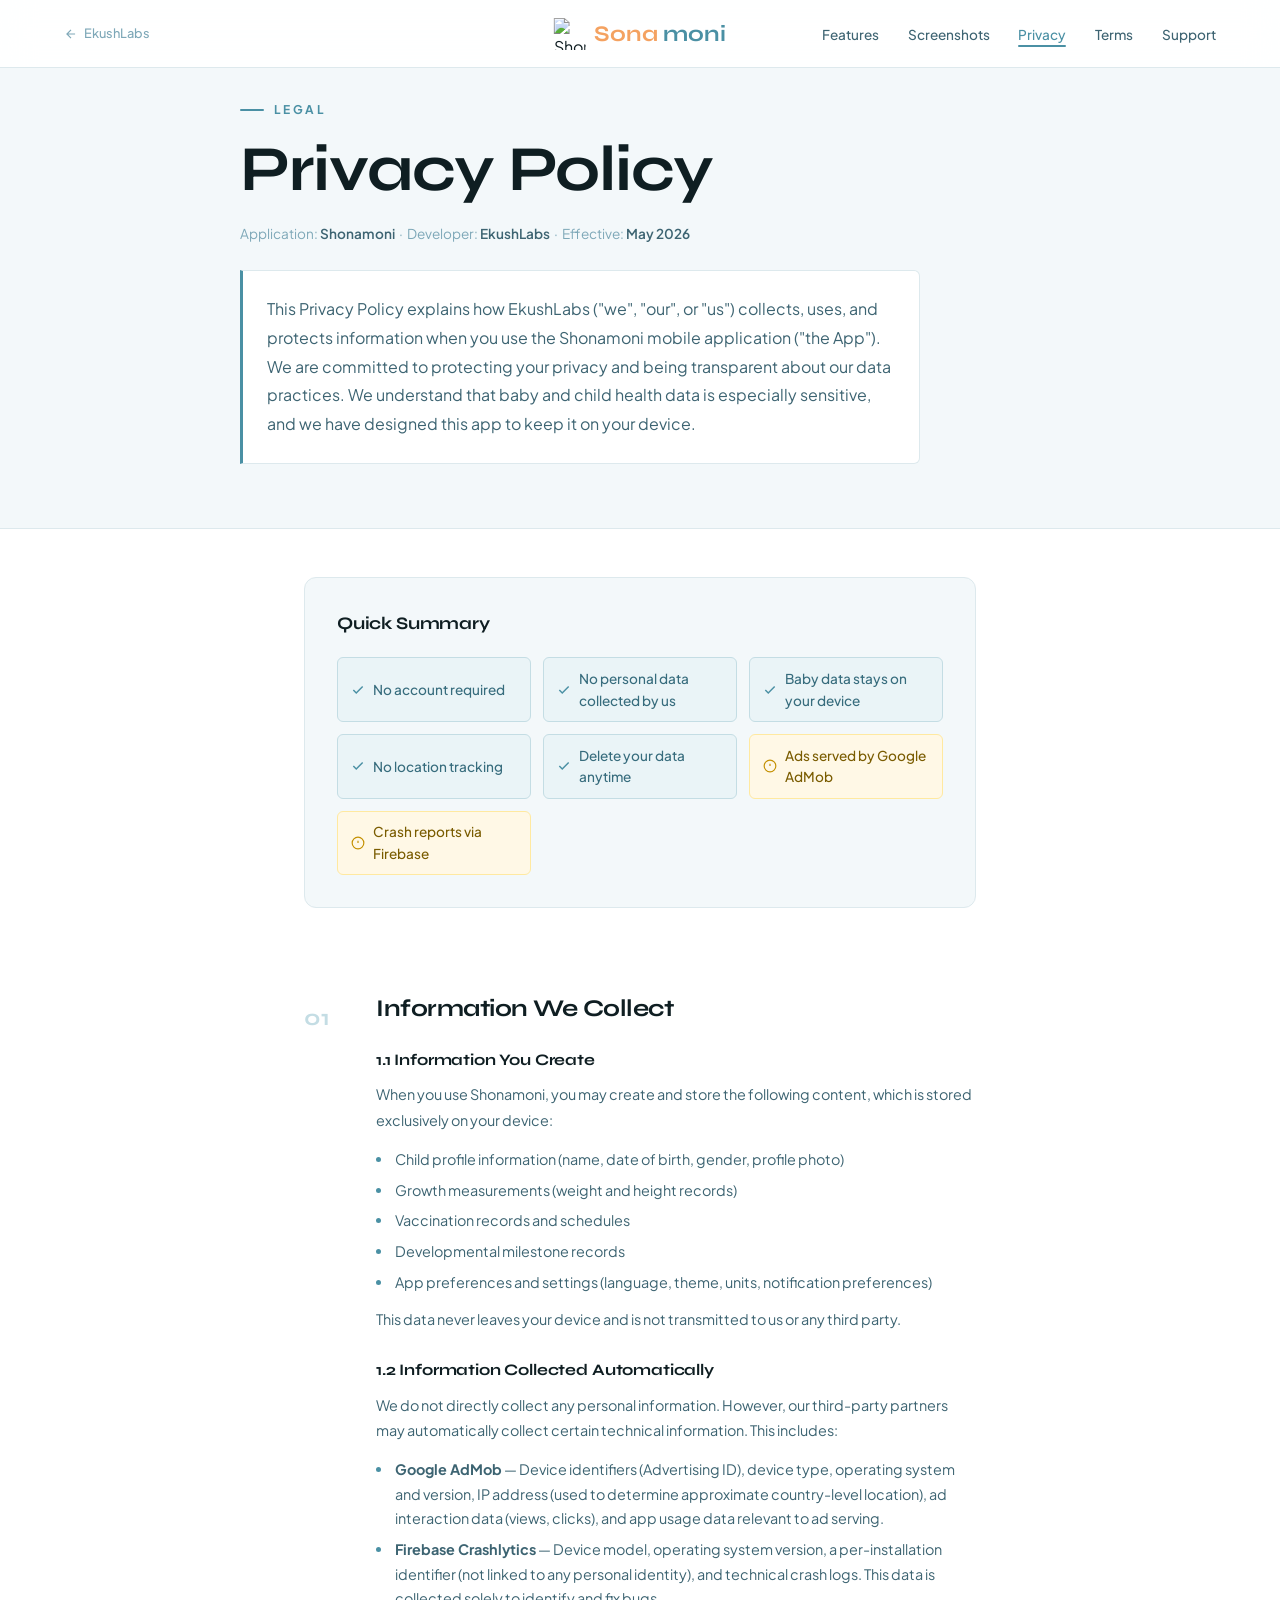
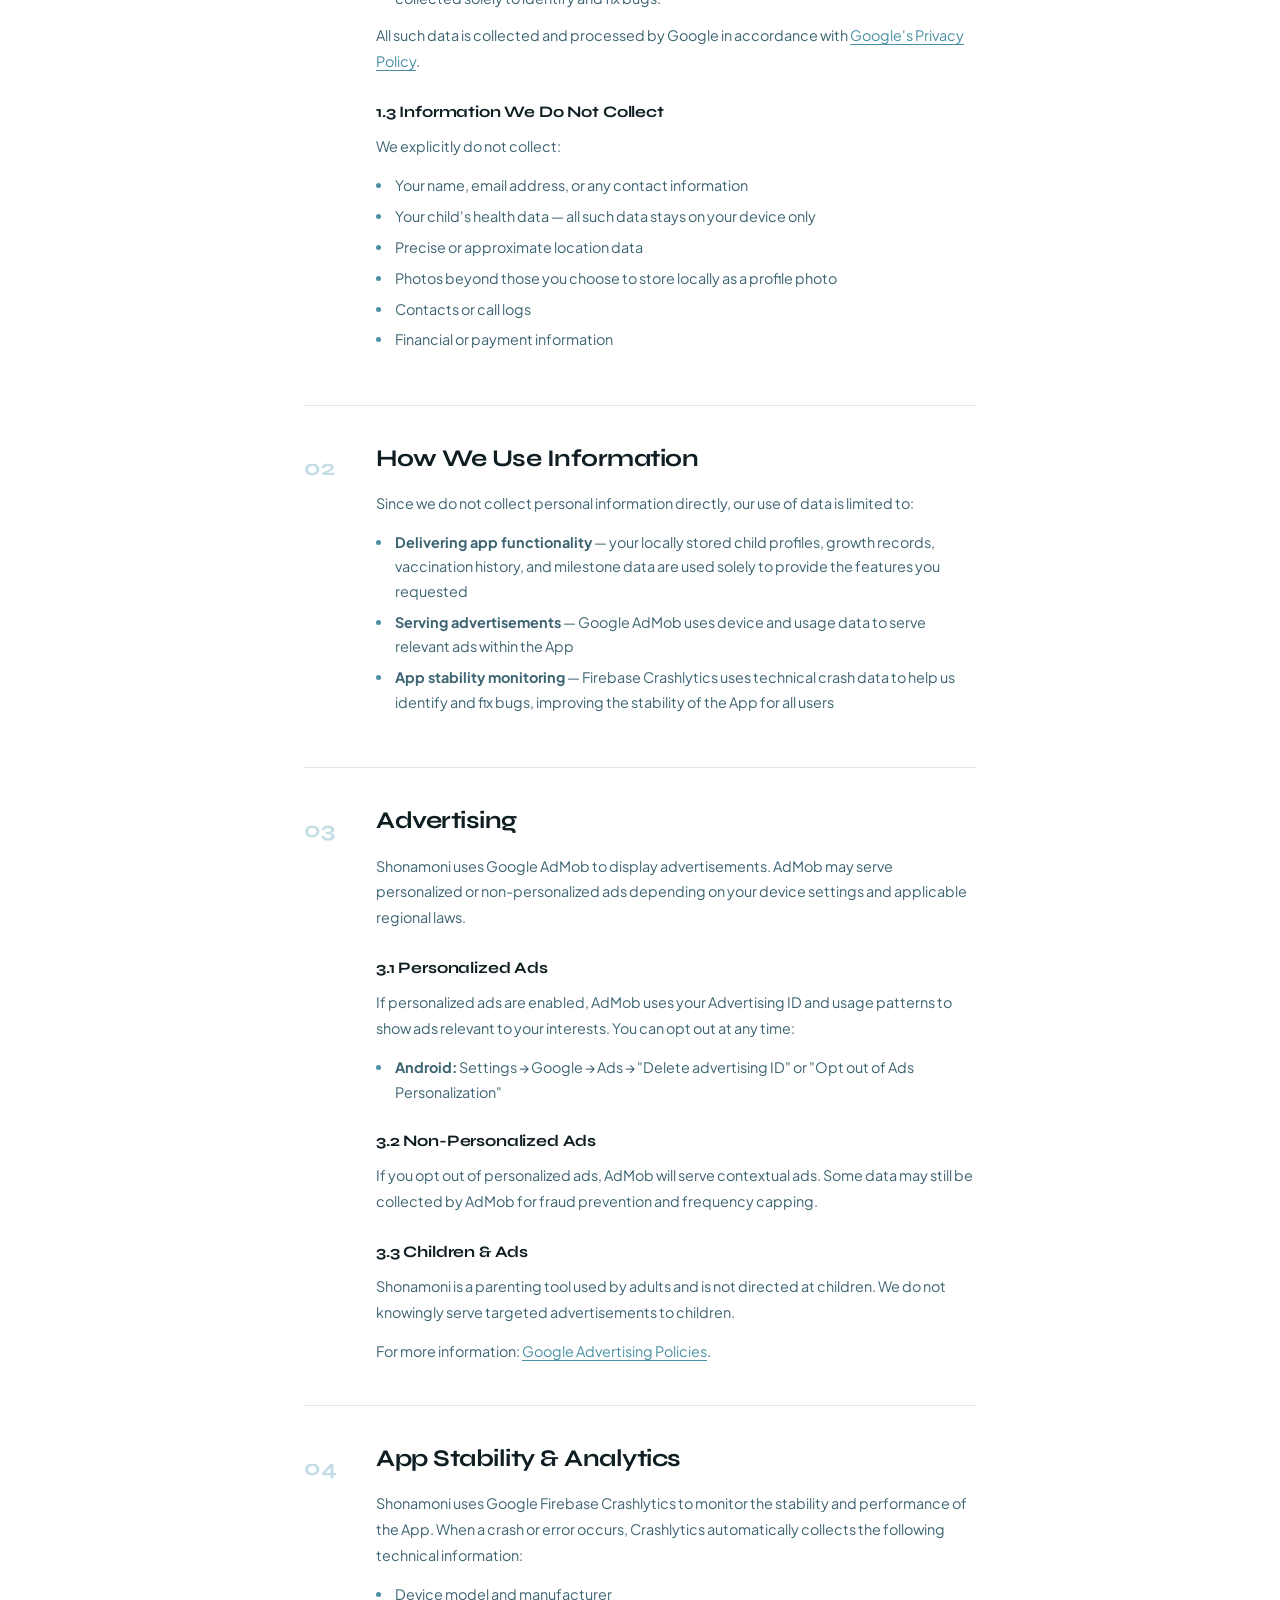
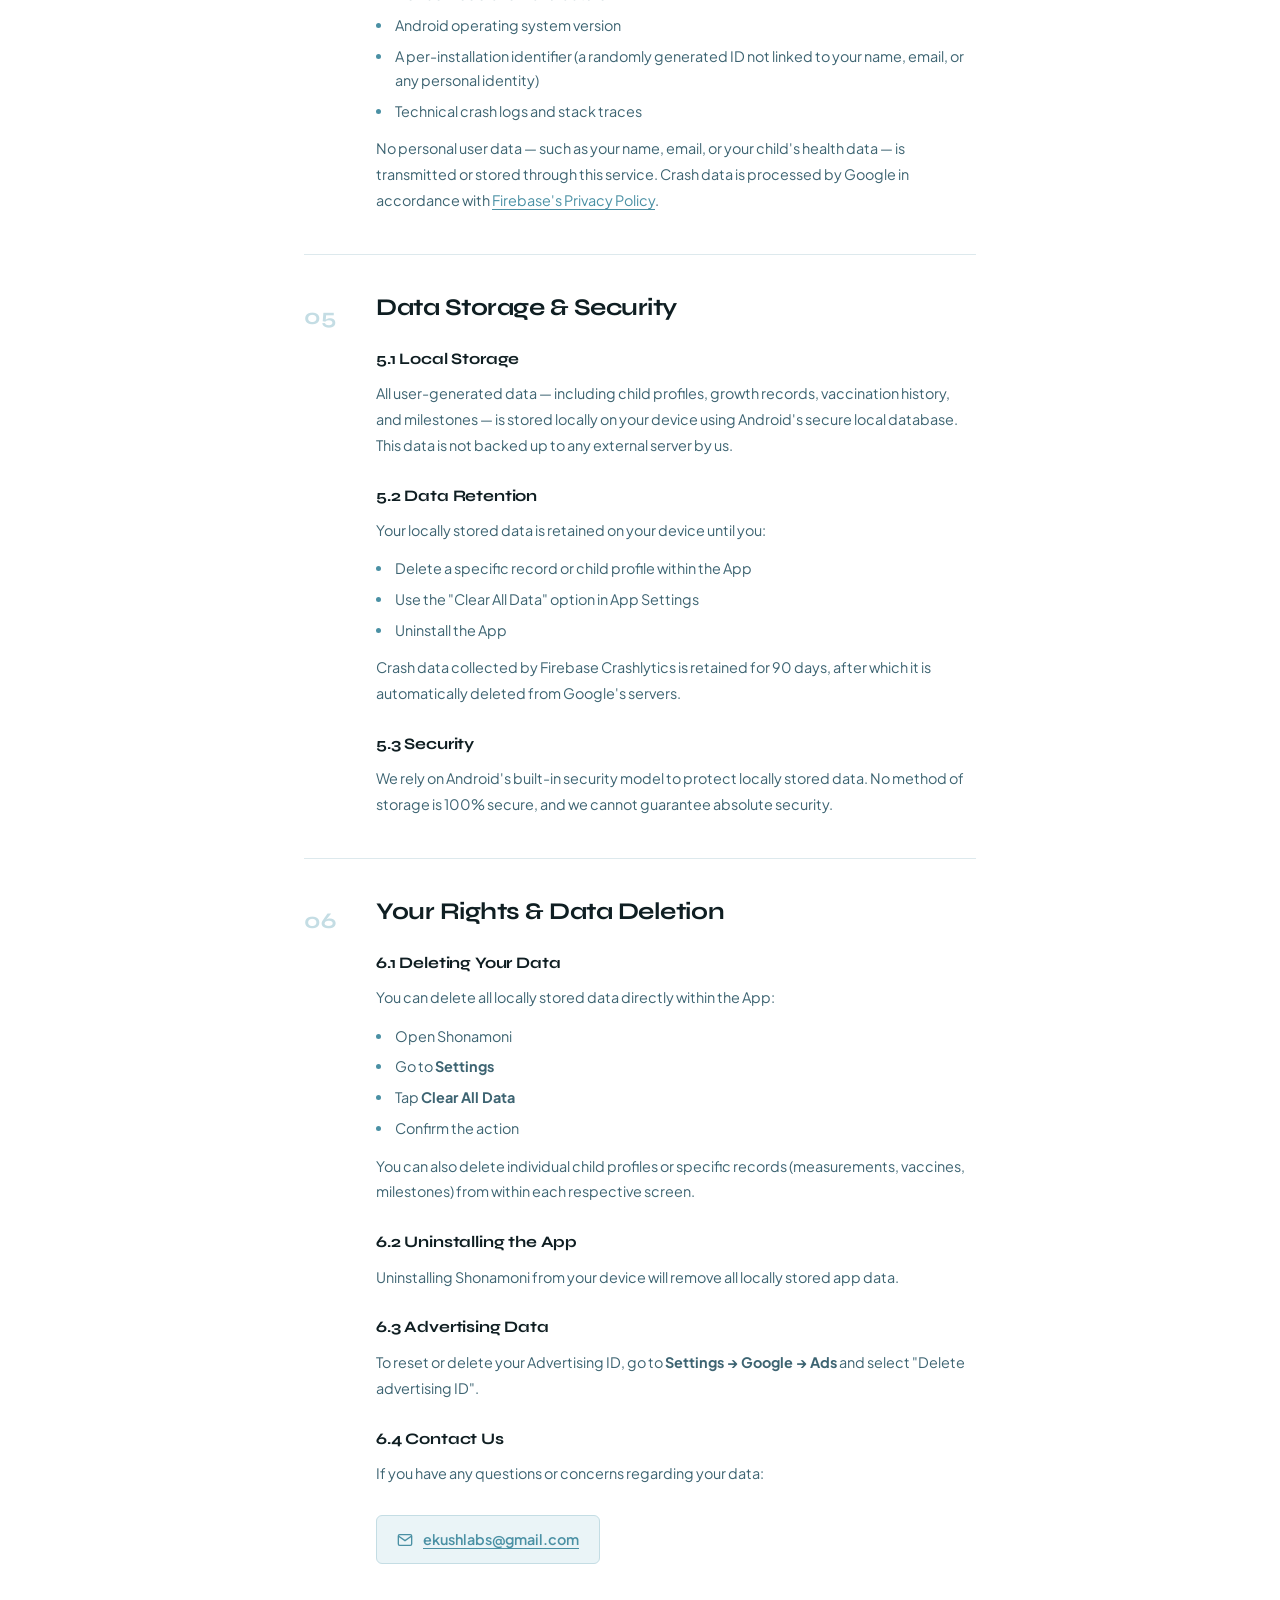
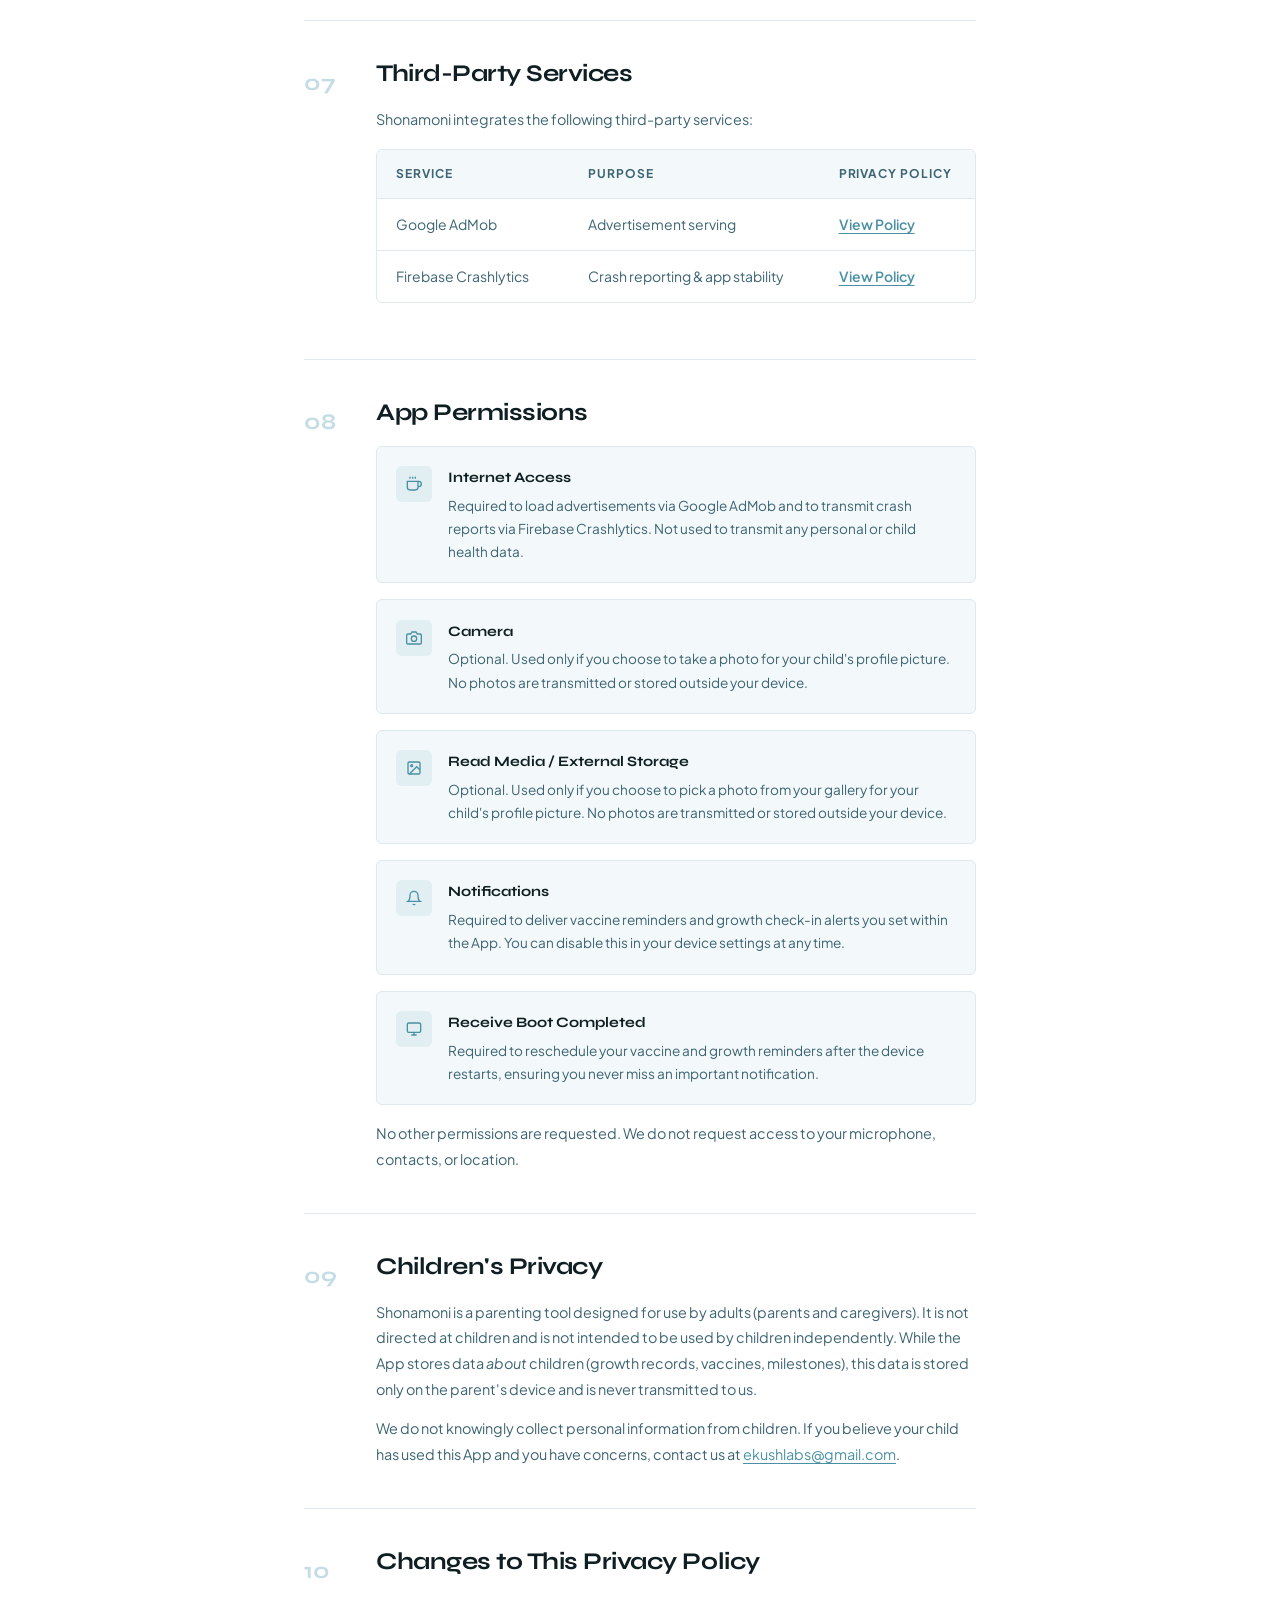
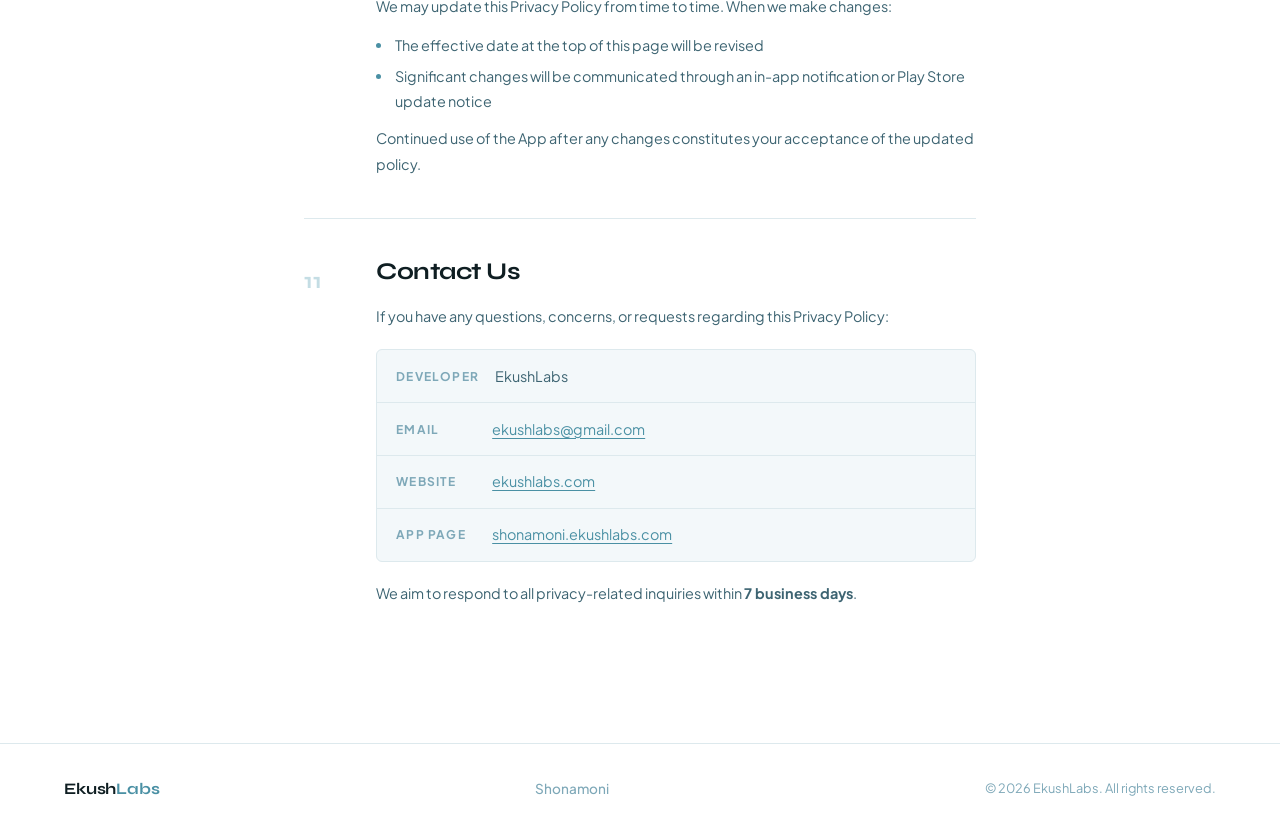
==== privacy.html @ 606a31cd "First commit" ====
<!DOCTYPE html>
<html lang="en">

<head>
  <meta charset="UTF-8" />
  <meta name="viewport" content="width=device-width, initial-scale=1.0" />

  <!-- ─── SEO ─────────────────────────────────────────────────── -->
  <title>Privacy Policy — Shonamoni</title>
  <meta name="description" content="Privacy Policy for Shonamoni, developed by EkushLabs." />
  <meta name="robots" content="index, follow" />

  <!-- ─── THEME COLOR ───────────────────────────────────────────── -->
  <meta name="theme-color" content="#4A90A4" />

  <!-- ─── FAVICON ──────────────────────────────────────────────── -->
  <link rel="icon" type="image/png" href="assets/icon.png" />
  <link rel="apple-touch-icon" href="assets/icon.png" />

  <!-- ─── FONTS ────────────────────────────────────────────────── -->
  <link rel="preconnect" href="https://fonts.googleapis.com" />
  <link rel="preconnect" href="https://fonts.gstatic.com" crossorigin />
  <link
    href="https://fonts.googleapis.com/css2?family=Plus+Jakarta+Sans:wght@300;400;500;600;700&family=Syne:wght@700;800&display=swap"
    rel="stylesheet" />

  <!-- ─── STYLES ───────────────────────────────────────────────── -->
  <link rel="stylesheet" href="css/components.css" />
  <link rel="stylesheet" href="css/privacy.css" />
</head>

<body>

  <!-- ─── NAVBAR ───────────────────────────────────────────────── -->
  <div id="navbar-placeholder"></div>

  <!-- ─── HEADER ───────────────────────────────────────────────── -->
  <header class="policy-header">
    <div class="policy-header-inner">
      <p class="section-label">Legal</p>
      <h1 class="policy-title">Privacy Policy</h1>
      <p class="policy-meta">
        Application: <strong>Shonamoni</strong> &nbsp;·&nbsp;
        Developer: <strong>EkushLabs</strong> &nbsp;·&nbsp;
        Effective: <strong id="effective-date"></strong>
      </p>
      <p class="policy-intro">
        This Privacy Policy explains how EkushLabs ("we", "our", or "us") collects, uses, and protects information when
        you use the Shonamoni mobile application ("the App"). We are committed to protecting your privacy and being
        transparent about our data practices. We understand that baby and child health data is especially sensitive,
        and we have designed this app to keep it on your device.
      </p>
    </div>
  </header>

  <!-- ─── CONTENT ──────────────────────────────────────────────── -->
  <main class="policy-main">
    <div class="policy-container">

      <!-- Quick Summary -->
      <div class="policy-summary">
        <h2 class="summary-title">Quick Summary</h2>
        <div class="summary-grid">
          <div class="summary-item good">
            <svg viewBox="0 0 24 24" fill="none" stroke="currentColor" stroke-width="2.5">
              <polyline points="20 6 9 17 4 12" />
            </svg>
            <span>No account required</span>
          </div>
          <div class="summary-item good">
            <svg viewBox="0 0 24 24" fill="none" stroke="currentColor" stroke-width="2.5">
              <polyline points="20 6 9 17 4 12" />
            </svg>
            <span>No personal data collected by us</span>
          </div>
          <div class="summary-item good">
            <svg viewBox="0 0 24 24" fill="none" stroke="currentColor" stroke-width="2.5">
              <polyline points="20 6 9 17 4 12" />
            </svg>
            <span>Baby data stays on your device</span>
          </div>
          <div class="summary-item good">
            <svg viewBox="0 0 24 24" fill="none" stroke="currentColor" stroke-width="2.5">
              <polyline points="20 6 9 17 4 12" />
            </svg>
            <span>No location tracking</span>
          </div>
          <div class="summary-item good">
            <svg viewBox="0 0 24 24" fill="none" stroke="currentColor" stroke-width="2.5">
              <polyline points="20 6 9 17 4 12" />
            </svg>
            <span>Delete your data anytime</span>
          </div>
          <div class="summary-item neutral">
            <svg viewBox="0 0 24 24" fill="none" stroke="currentColor" stroke-width="2">
              <circle cx="12" cy="12" r="10" />
              <line x1="12" y1="8" x2="12" y2="12" />
              <line x1="12" y1="16" x2="12.01" y2="16" />
            </svg>
            <span>Ads served by Google AdMob</span>
          </div>
          <div class="summary-item neutral">
            <svg viewBox="0 0 24 24" fill="none" stroke="currentColor" stroke-width="2">
              <circle cx="12" cy="12" r="10" />
              <line x1="12" y1="8" x2="12" y2="12" />
              <line x1="12" y1="16" x2="12.01" y2="16" />
            </svg>
            <span>Crash reports via Firebase</span>
          </div>
        </div>
      </div>

      <!-- 1. Information We Collect -->
      <section class="policy-section">
        <div class="section-number">01</div>
        <div class="section-body">
          <h2>Information We Collect</h2>
          <h3>1.1 Information You Create</h3>
          <p>When you use Shonamoni, you may create and store the following content, which is stored exclusively on your
            device:</p>
          <ul>
            <li>Child profile information (name, date of birth, gender, profile photo)</li>
            <li>Growth measurements (weight and height records)</li>
            <li>Vaccination records and schedules</li>
            <li>Developmental milestone records</li>
            <li>App preferences and settings (language, theme, units, notification preferences)</li>
          </ul>
          <p>This data never leaves your device and is not transmitted to us or any third party.</p>

          <h3>1.2 Information Collected Automatically</h3>
          <p>We do not directly collect any personal information. However, our third-party partners may automatically
            collect certain technical information. This includes:</p>
          <ul>
            <li><strong>Google AdMob</strong> — Device identifiers (Advertising ID), device type, operating system
              and version, IP address (used to determine approximate country-level location), ad interaction data
              (views, clicks), and app usage data relevant to ad serving.</li>
            <li><strong>Firebase Crashlytics</strong> — Device model, operating system version, a per-installation
              identifier (not linked to any personal identity), and technical crash logs. This data is collected
              solely to identify and fix bugs.</li>
          </ul>
          <p>All such data is collected and processed by Google in accordance with <a
              href="https://policies.google.com/privacy" target="_blank" rel="noopener">Google's Privacy Policy</a>.</p>

          <h3>1.3 Information We Do Not Collect</h3>
          <p>We explicitly do not collect:</p>
          <ul>
            <li>Your name, email address, or any contact information</li>
            <li>Your child's health data — all such data stays on your device only</li>
            <li>Precise or approximate location data</li>
            <li>Photos beyond those you choose to store locally as a profile photo</li>
            <li>Contacts or call logs</li>
            <li>Financial or payment information</li>
          </ul>
        </div>
      </section>

      <!-- 2. How We Use Information -->
      <section class="policy-section">
        <div class="section-number">02</div>
        <div class="section-body">
          <h2>How We Use Information</h2>
          <p>Since we do not collect personal information directly, our use of data is limited to:</p>
          <ul>
            <li><strong>Delivering app functionality</strong> — your locally stored child profiles, growth records,
              vaccination history, and milestone data are used solely to provide the features you requested</li>
            <li><strong>Serving advertisements</strong> — Google AdMob uses device and usage data to serve relevant
              ads within the App</li>
            <li><strong>App stability monitoring</strong> — Firebase Crashlytics uses technical crash data to help
              us identify and fix bugs, improving the stability of the App for all users</li>
          </ul>
        </div>
      </section>

      <!-- 3. Advertising -->
      <section class="policy-section">
        <div class="section-number">03</div>
        <div class="section-body">
          <h2>Advertising</h2>
          <p>Shonamoni uses Google AdMob to display advertisements. AdMob may serve personalized or non-personalized
            ads depending on your device settings and applicable regional laws.</p>
          <h3>3.1 Personalized Ads</h3>
          <p>If personalized ads are enabled, AdMob uses your Advertising ID and usage patterns to show ads relevant
            to your interests. You can opt out at any time:</p>
          <ul>
            <li><strong>Android:</strong> Settings → Google → Ads → "Delete advertising ID" or "Opt out of Ads
              Personalization"</li>
          </ul>
          <h3>3.2 Non-Personalized Ads</h3>
          <p>If you opt out of personalized ads, AdMob will serve contextual ads. Some data may still be collected
            by AdMob for fraud prevention and frequency capping.</p>
          <h3>3.3 Children &amp; Ads</h3>
          <p>Shonamoni is a parenting tool used by adults and is not directed at children. We do not knowingly
            serve targeted advertisements to children.</p>
          <p>For more information: <a href="https://policies.google.com/technologies/ads" target="_blank"
              rel="noopener">Google Advertising Policies</a>.</p>
        </div>
      </section>

      <!-- 4. App Stability -->
      <section class="policy-section">
        <div class="section-number">04</div>
        <div class="section-body">
          <h2>App Stability &amp; Analytics</h2>
          <p>Shonamoni uses Google Firebase Crashlytics to monitor the stability and performance of the App. When a
            crash or error occurs, Crashlytics automatically collects the following technical information:</p>
          <ul>
            <li>Device model and manufacturer</li>
            <li>Android operating system version</li>
            <li>A per-installation identifier (a randomly generated ID not linked to your name, email, or any
              personal identity)</li>
            <li>Technical crash logs and stack traces</li>
          </ul>
          <p>No personal user data — such as your name, email, or your child's health data — is transmitted or
            stored through this service. Crash data is processed by Google in accordance with
            <a href="https://firebase.google.com/support/privacy" target="_blank" rel="noopener">Firebase's Privacy
              Policy</a>.</p>
        </div>
      </section>

      <!-- 5. Data Storage -->
      <section class="policy-section">
        <div class="section-number">05</div>
        <div class="section-body">
          <h2>Data Storage &amp; Security</h2>
          <h3>5.1 Local Storage</h3>
          <p>All user-generated data — including child profiles, growth records, vaccination history, and milestones
            — is stored locally on your device using Android's secure local database. This data is not backed up to
            any external server by us.</p>
          <h3>5.2 Data Retention</h3>
          <p>Your locally stored data is retained on your device until you:</p>
          <ul>
            <li>Delete a specific record or child profile within the App</li>
            <li>Use the "Clear All Data" option in App Settings</li>
            <li>Uninstall the App</li>
          </ul>
          <p>Crash data collected by Firebase Crashlytics is retained for 90 days, after which it is automatically
            deleted from Google's servers.</p>
          <h3>5.3 Security</h3>
          <p>We rely on Android's built-in security model to protect locally stored data. No method of storage is
            100% secure, and we cannot guarantee absolute security.</p>
        </div>
      </section>

      <!-- 6. Your Rights -->
      <section class="policy-section">
        <div class="section-number">06</div>
        <div class="section-body">
          <h2>Your Rights &amp; Data Deletion</h2>
          <h3>6.1 Deleting Your Data</h3>
          <p>You can delete all locally stored data directly within the App:</p>
          <ul>
            <li>Open Shonamoni</li>
            <li>Go to <strong>Settings</strong></li>
            <li>Tap <strong>Clear All Data</strong></li>
            <li>Confirm the action</li>
          </ul>
          <p>You can also delete individual child profiles or specific records (measurements, vaccines, milestones)
            from within each respective screen.</p>
          <h3>6.2 Uninstalling the App</h3>
          <p>Uninstalling Shonamoni from your device will remove all locally stored app data.</p>
          <h3>6.3 Advertising Data</h3>
          <p>To reset or delete your Advertising ID, go to <strong>Settings → Google → Ads</strong> and select
            "Delete advertising ID".</p>
          <h3>6.4 Contact Us</h3>
          <p>If you have any questions or concerns regarding your data:</p>
          <div class="contact-box">
            <svg viewBox="0 0 24 24" fill="none" stroke="currentColor" stroke-width="2">
              <path d="M4 4h16c1.1 0 2 .9 2 2v12c0 1.1-.9 2-2 2H4c-1.1 0-2-.9-2-2V6c0-1.1.9-2 2-2z" />
              <polyline points="22,6 12,13 2,6" />
            </svg>
            <a href="mailto:ekushlabs@gmail.com">ekushlabs@gmail.com</a>
          </div>
        </div>
      </section>

      <!-- 7. Third-Party Services -->
      <section class="policy-section">
        <div class="section-number">07</div>
        <div class="section-body">
          <h2>Third-Party Services</h2>
          <p>Shonamoni integrates the following third-party services:</p>
          <div class="third-party-table">
            <div class="tp-row tp-header">
              <span>Service</span>
              <span>Purpose</span>
              <span>Privacy Policy</span>
            </div>
            <div class="tp-row">
              <span>Google AdMob</span>
              <span>Advertisement serving</span>
              <a href="https://policies.google.com/privacy" target="_blank" rel="noopener">View Policy</a>
            </div>
            <div class="tp-row">
              <span>Firebase Crashlytics</span>
              <span>Crash reporting &amp; app stability</span>
              <a href="https://firebase.google.com/support/privacy" target="_blank" rel="noopener">View Policy</a>
            </div>
          </div>
        </div>
      </section>

      <!-- 8. Permissions -->
      <section class="policy-section">
        <div class="section-number">08</div>
        <div class="section-body">
          <h2>App Permissions</h2>
          <div class="permissions-list">
            <div class="permission-item">
              <div class="permission-icon">
                <svg viewBox="0 0 24 24" fill="none" stroke="currentColor" stroke-width="2">
                  <path d="M18 8h1a4 4 0 0 1 0 8h-1" />
                  <path d="M2 8h16v9a4 4 0 0 1-4 4H6a4 4 0 0 1-4-4V8z" />
                  <line x1="6" y1="1" x2="6" y2="4" />
                  <line x1="10" y1="1" x2="10" y2="4" />
                  <line x1="14" y1="1" x2="14" y2="4" />
                </svg>
              </div>
              <div class="permission-text">
                <h4>Internet Access</h4>
                <p>Required to load advertisements via Google AdMob and to transmit crash reports via Firebase
                  Crashlytics. Not used to transmit any personal or child health data.</p>
              </div>
            </div>
            <div class="permission-item">
              <div class="permission-icon">
                <svg viewBox="0 0 24 24" fill="none" stroke="currentColor" stroke-width="2">
                  <path d="M23 19a2 2 0 0 1-2 2H3a2 2 0 0 1-2-2V8a2 2 0 0 1 2-2h4l2-3h6l2 3h4a2 2 0 0 1 2 2z" />
                  <circle cx="12" cy="13" r="4" />
                </svg>
              </div>
              <div class="permission-text">
                <h4>Camera</h4>
                <p>Optional. Used only if you choose to take a photo for your child's profile picture. No photos
                  are transmitted or stored outside your device.</p>
              </div>
            </div>
            <div class="permission-item">
              <div class="permission-icon">
                <svg viewBox="0 0 24 24" fill="none" stroke="currentColor" stroke-width="2">
                  <rect x="3" y="3" width="18" height="18" rx="2" />
                  <circle cx="8.5" cy="8.5" r="1.5" />
                  <polyline points="21 15 16 10 5 21" />
                </svg>
              </div>
              <div class="permission-text">
                <h4>Read Media / External Storage</h4>
                <p>Optional. Used only if you choose to pick a photo from your gallery for your child's profile
                  picture. No photos are transmitted or stored outside your device.</p>
              </div>
            </div>
            <div class="permission-item">
              <div class="permission-icon">
                <svg viewBox="0 0 24 24" fill="none" stroke="currentColor" stroke-width="2">
                  <path d="M18 8A6 6 0 0 0 6 8c0 7-3 9-3 9h18s-3-2-3-9" />
                  <path d="M13.73 21a2 2 0 0 1-3.46 0" />
                </svg>
              </div>
              <div class="permission-text">
                <h4>Notifications</h4>
                <p>Required to deliver vaccine reminders and growth check-in alerts you set within the App. You can
                  disable this in your device settings at any time.</p>
              </div>
            </div>
            <div class="permission-item">
              <div class="permission-icon">
                <svg viewBox="0 0 24 24" fill="none" stroke="currentColor" stroke-width="2">
                  <rect x="2" y="3" width="20" height="14" rx="2" />
                  <path d="M8 21h8M12 17v4" />
                </svg>
              </div>
              <div class="permission-text">
                <h4>Receive Boot Completed</h4>
                <p>Required to reschedule your vaccine and growth reminders after the device restarts, ensuring you
                  never miss an important notification.</p>
              </div>
            </div>
          </div>
          <p>No other permissions are requested. We do not request access to your microphone, contacts, or location.</p>
        </div>
      </section>

      <!-- 9. Children's Privacy -->
      <section class="policy-section">
        <div class="section-number">09</div>
        <div class="section-body">
          <h2>Children's Privacy</h2>
          <p>Shonamoni is a parenting tool designed for use by adults (parents and caregivers). It is not directed at
            children and is not intended to be used by children independently. While the App stores data
            <em>about</em> children (growth records, vaccines, milestones), this data is stored only on the parent's
            device and is never transmitted to us.</p>
          <p>We do not knowingly collect personal information from children. If you believe your child has used this
            App and you have concerns, contact us at
            <a href="mailto:ekushlabs@gmail.com">ekushlabs@gmail.com</a>.</p>
        </div>
      </section>

      <!-- 10. Changes to Policy -->
      <section class="policy-section">
        <div class="section-number">10</div>
        <div class="section-body">
          <h2>Changes to This Privacy Policy</h2>
          <p>We may update this Privacy Policy from time to time. When we make changes:</p>
          <ul>
            <li>The effective date at the top of this page will be revised</li>
            <li>Significant changes will be communicated through an in-app notification or Play Store update notice</li>
          </ul>
          <p>Continued use of the App after any changes constitutes your acceptance of the updated policy.</p>
        </div>
      </section>

      <!-- 11. Contact -->
      <section class="policy-section">
        <div class="section-number">11</div>
        <div class="section-body">
          <h2>Contact Us</h2>
          <p>If you have any questions, concerns, or requests regarding this Privacy Policy:</p>
          <div class="contact-block">
            <div class="contact-row">
              <span class="contact-label">Developer</span>
              <span class="contact-value">EkushLabs</span>
            </div>
            <div class="contact-row">
              <span class="contact-label">Email</span>
              <a href="mailto:ekushlabs@gmail.com" class="contact-value contact-link">ekushlabs@gmail.com</a>
            </div>
            <div class="contact-row">
              <span class="contact-label">Website</span>
              <a href="https://ekushlabs.com" class="contact-value contact-link" target="_blank"
                rel="noopener">ekushlabs.com</a>
            </div>
            <div class="contact-row">
              <span class="contact-label">App Page</span>
              <a href="https://shonamoni.ekushlabs.com" class="contact-value contact-link" target="_blank"
                rel="noopener">shonamoni.ekushlabs.com</a>
            </div>
          </div>
          <p>We aim to respond to all privacy-related inquiries within <strong>7 business days</strong>.</p>
        </div>
      </section>

    </div>
  </main>

  <!-- ─── FOOTER ───────────────────────────────────────────────── -->
  <div id="footer-placeholder"></div>

  <!-- ─── SCRIPTS ───────────────────────────────────────────────── -->
  <script src="js/components.js" defer></script>
  <script>
    document.getElementById('effective-date').textContent = 'May 2026';
  </script>

</body>

</html>
---- css/components.css ----
/* ============================================================
   Shonamoni — components.css
   Shared styles for navbar and footer used across all pages.
   Structure:
   1.  Navbar
   2.  Footer
============================================================ */


/* ─── 1. NAVBAR ─────────────────────────────────────────────── */
#navbar {
  position: fixed;
  top: 0;
  left: 0;
  right: 0;
  z-index: 100;
  display: flex;
  align-items: center;
  justify-content: space-between;
  padding: 0 5vw;
  height: 68px;
  background: rgba(255, 255, 255, 0.92);
  backdrop-filter: blur(16px);
  border-bottom: 1px solid var(--border);
  transition: box-shadow var(--transition);
}

#navbar.scrolled { box-shadow: var(--shadow-sm); }

/* Back link */
.nav-back {
  display: flex;
  align-items: center;
  gap: 6px;
  font-family: var(--font-body);
  font-size: 0.8rem;
  font-weight: 500;
  color: var(--text-muted);
  text-decoration: none;
  transition: color var(--transition);
  white-space: nowrap;
}

.nav-back svg { width: 14px; height: 14px; stroke: currentColor; flex-shrink: 0; }

.nav-back:hover { color: var(--teal); }

/* Brand — center */
.nav-brand {
  position: absolute;
  left: 50%;
  transform: translateX(-50%);
  display: flex;
  align-items: center;
  gap: 8px;
  text-decoration: none;
}

.nav-logo {
  width: 32px;
  height: 32px;
  object-fit: contain;
  flex-shrink: 0;
}

.nav-name {
  display: flex;
  align-items: center;
  gap: 4px;
  font-family: var(--font-display);
  font-size: 1.4rem;
  font-weight: 700;
  letter-spacing: 0.01em;
}

.nav-sona { color: var(--orange); }
.nav-moni { color: var(--teal); }

/* Nav links */
.nav-links {
  display: flex;
  align-items: center;
  gap: 1.8rem;
  list-style: none;
}

.nav-links a {
  font-size: 0.85rem;
  font-weight: 500;
  color: var(--text-secondary);
  text-decoration: none;
  transition: color var(--transition);
  position: relative;
}

.nav-links a::after {
  content: '';
  position: absolute;
  bottom: -4px;
  left: 0;
  width: 0;
  height: 2px;
  background: var(--teal);
  border-radius: 2px;
  transition: width var(--transition);
}

.nav-links a:hover,
.nav-links a.active { color: var(--teal); }

.nav-links a:hover::after,
.nav-links a.active::after { width: 100%; }


/* ─── 2. FOOTER ─────────────────────────────────────────────── */
#footer {
  padding: 2rem 5vw;
  border-top: 1px solid var(--border);
  display: flex;
  align-items: center;
  justify-content: space-between;
  flex-wrap: wrap;
  gap: 1rem;
  background: var(--white);
}

.footer-brand {
  font-family: var(--font-display);
  font-size: 1rem;
  font-weight: 700;
  color: var(--text-primary);
  letter-spacing: -0.01em;
  text-decoration: none;
  transition: opacity var(--transition);
}

.footer-brand:hover { opacity: 0.7; }

.footer-app {
  font-size: 0.85rem;
  font-weight: 500;
  color: var(--text-muted);
}

.footer-copy {
  font-size: 0.8rem;
  color: var(--text-muted);
}


/* ─── RESPONSIVE ────────────────────────────────────────────── */
@media (max-width: 768px) {
  .nav-links { display: none; }

  #footer {
    flex-direction: column;
    align-items: flex-start;
    gap: 0.5rem;
  }

  .footer-app { display: none; }
}
---- css/privacy.css ----
/* ============================================================
   Shonamoni — privacy.css
   Structure:
   1.  Variables (extends components.css)
   2.  Page Base
   3.  Header
   4.  Policy Container
   5.  Quick Summary
   6.  Policy Sections
   7.  Third Party Table
   8.  Permissions List
   9.  Contact Block
   10. Responsive
============================================================ */


/* ─── 1. VARIABLES ──────────────────────────────────────────── */
:root {
  --teal:           #4A90A4;
  --teal-dark:      #376C7D;
  --teal-light:     #EAF4F7;
  --teal-mid:       #C4DDE4;
  --teal-dim:       rgba(74, 144, 164, 0.1);
  --orange:         #F4A261;
  --orange-dark:    #D4844B;
  --orange-light:   #FEF3EA;
  --orange-mid:     #FBDCC0;

  --white:          #FFFFFF;
  --off-white:      #FAFCFD;
  --surface:        #F3F8FA;
  --border:         #DDE9ED;
  --text-primary:   #0F1E22;
  --text-secondary: #3D6472;
  --text-muted:     #7EA8B8;

  --font-display:   'Syne', sans-serif;
  --font-body:      'Plus Jakarta Sans', sans-serif;

  --radius-sm:      6px;
  --radius:         12px;
  --transition:     0.3s cubic-bezier(0.4, 0, 0.2, 1);
  --shadow-sm:      0 2px 8px rgba(74, 144, 164, 0.08);
  --shadow:         0 8px 32px rgba(74, 144, 164, 0.12);
}


/* ─── 2. PAGE BASE ──────────────────────────────────────────── */
*,
*::before,
*::after { box-sizing: border-box; margin: 0; padding: 0; }

html { scroll-behavior: smooth; }

body {
  background: var(--white);
  color: var(--text-primary);
  font-family: var(--font-body);
  font-weight: 400;
  line-height: 1.6;
  overflow-x: hidden;
}

a { color: inherit; text-decoration: none; }
ul { list-style: none; }

.section-label {
  font-size: 0.75rem;
  font-weight: 700;
  letter-spacing: 0.2em;
  text-transform: uppercase;
  color: var(--teal);
  margin-bottom: 1rem;
  display: flex;
  align-items: center;
  gap: 10px;
}

.section-label::before {
  content: '';
  display: inline-block;
  width: 24px;
  height: 2px;
  background: var(--teal);
  border-radius: 2px;
  flex-shrink: 0;
}


/* ─── 3. HEADER ─────────────────────────────────────────────── */
.policy-header {
  background: var(--surface);
  border-bottom: 1px solid var(--border);
  padding: 100px 5vw 4rem;
}

.policy-header-inner { max-width: 800px; margin: 0 auto; }

.policy-title {
  font-family: var(--font-display);
  font-size: clamp(2.5rem, 6vw, 4rem);
  color: var(--text-primary);
  letter-spacing: -0.02em;
  margin-bottom: 1rem;
  font-weight: 700;
  line-height: 1.1;
}

.policy-meta {
  font-size: 0.85rem;
  color: var(--text-muted);
  margin-bottom: 1.5rem;
  line-height: 1.8;
}

.policy-meta strong { color: var(--text-secondary); font-weight: 600; }

.policy-intro {
  font-size: 1rem;
  color: var(--text-secondary);
  line-height: 1.8;
  max-width: 680px;
  padding: 1.5rem;
  background: var(--white);
  border: 1px solid var(--border);
  border-left: 3px solid var(--teal);
  border-radius: 0 var(--radius-sm) var(--radius-sm) 0;
}


/* ─── 4. POLICY CONTAINER ───────────────────────────────────── */
.policy-main { padding: 0; }

.policy-container {
  max-width: 800px;
  margin: 0 auto;
  padding: 3rem 5vw 6rem;
}


/* ─── 5. QUICK SUMMARY ──────────────────────────────────────── */
.policy-summary {
  background: var(--surface);
  border: 1px solid var(--border);
  border-radius: var(--radius);
  padding: 2rem;
  margin-bottom: 3rem;
}

.summary-title {
  font-family: var(--font-display);
  font-size: 1.1rem;
  font-weight: 700;
  color: var(--text-primary);
  margin-bottom: 1.2rem;
  letter-spacing: -0.01em;
}

.summary-grid {
  display: grid;
  grid-template-columns: repeat(3, 1fr);
  gap: 0.75rem;
}

.summary-item {
  display: flex;
  align-items: center;
  gap: 8px;
  font-size: 0.85rem;
  font-weight: 500;
  padding: 0.6rem 0.8rem;
  border-radius: var(--radius-sm);
}

.summary-item svg { width: 14px; height: 14px; flex-shrink: 0; }

.summary-item.good {
  background: var(--teal-light);
  color: var(--teal-dark);
  border: 1px solid var(--teal-mid);
}

.summary-item.good svg { stroke: var(--teal); }

.summary-item.neutral {
  background: #FFF8E6;
  color: #7A5C00;
  border: 1px solid #FFE9A0;
}

.summary-item.neutral svg { stroke: #C49000; }


/* ─── 6. POLICY SECTIONS ────────────────────────────────────── */
.policy-section {
  display: grid;
  grid-template-columns: 48px 1fr;
  gap: 1.5rem;
  padding: 2.5rem 0;
  border-bottom: 1px solid var(--border);
}

.policy-section:last-child { border-bottom: none; }

.section-number {
  font-family: var(--font-display);
  font-size: 1.4rem;
  color: var(--teal-mid);
  font-weight: 700;
  letter-spacing: 0.02em;
  padding-top: 4px;
}

.section-body h2 {
  font-family: var(--font-display);
  font-size: 1.5rem;
  font-weight: 700;
  color: var(--text-primary);
  letter-spacing: -0.02em;
  margin-bottom: 1.2rem;
  line-height: 1.1;
}

.section-body h3 {
  font-family: var(--font-display);
  font-size: 1rem;
  font-weight: 700;
  color: var(--text-primary);
  letter-spacing: -0.01em;
  margin-top: 1.5rem;
  margin-bottom: 0.6rem;
}

.section-body p {
  font-size: 0.9rem;
  color: var(--text-secondary);
  line-height: 1.8;
  margin-bottom: 0.8rem;
}

.section-body p:last-child { margin-bottom: 0; }

.section-body ul {
  margin: 0.6rem 0 0.8rem 0;
  display: flex;
  flex-direction: column;
  gap: 0.4rem;
}

.section-body ul li {
  font-size: 0.9rem;
  color: var(--text-secondary);
  line-height: 1.7;
  padding-left: 1.2rem;
  position: relative;
}

.section-body ul li::before {
  content: '';
  position: absolute;
  left: 0;
  top: 10px;
  width: 5px;
  height: 5px;
  border-radius: 50%;
  background: var(--teal);
}

.section-body a {
  color: var(--teal);
  text-decoration: underline;
  text-underline-offset: 3px;
  transition: opacity var(--transition);
}

.section-body a:hover { opacity: 0.75; }

.contact-box {
  display: inline-flex;
  align-items: center;
  gap: 10px;
  background: var(--teal-light);
  border: 1px solid var(--teal-mid);
  padding: 12px 20px;
  border-radius: var(--radius-sm);
  margin: 1rem 0;
}

.contact-box svg { width: 16px; height: 16px; stroke: var(--teal); flex-shrink: 0; }

.contact-box a { font-weight: 600; color: var(--teal); font-size: 0.9rem; }


/* ─── 7. THIRD PARTY TABLE ──────────────────────────────────── */
.third-party-table {
  border: 1px solid var(--border);
  border-radius: var(--radius-sm);
  overflow: hidden;
  margin: 1rem 0;
  font-size: 0.875rem;
}

.tp-row {
  display: grid;
  grid-template-columns: 1.5fr 2fr 1fr;
  gap: 1rem;
  padding: 0.9rem 1.2rem;
  border-bottom: 1px solid var(--border);
  align-items: center;
}

.tp-row:last-child { border-bottom: none; }

.tp-header {
  background: var(--surface);
  font-weight: 700;
  font-size: 0.75rem;
  letter-spacing: 0.08em;
  text-transform: uppercase;
  color: var(--text-muted);
}

.tp-row span { color: var(--text-secondary); }

.tp-row a {
  color: var(--teal);
  font-weight: 600;
  text-decoration: underline;
  text-underline-offset: 3px;
}


/* ─── 8. PERMISSIONS LIST ───────────────────────────────────── */
.permissions-list {
  display: flex;
  flex-direction: column;
  gap: 1rem;
  margin: 1rem 0;
}

.permission-item {
  display: flex;
  gap: 1rem;
  padding: 1.2rem;
  background: var(--surface);
  border: 1px solid var(--border);
  border-radius: var(--radius-sm);
  align-items: flex-start;
}

.permission-icon {
  width: 36px;
  height: 36px;
  min-width: 36px;
  background: var(--teal-dim);
  border-radius: var(--radius-sm);
  display: flex;
  align-items: center;
  justify-content: center;
}

.permission-icon svg { width: 16px; height: 16px; stroke: var(--teal); }

.permission-text h4 {
  font-family: var(--font-display);
  font-size: 0.9rem;
  font-weight: 700;
  color: var(--text-primary);
  margin-bottom: 0.3rem;
}

.permission-text p {
  font-size: 0.85rem;
  color: var(--text-secondary);
  line-height: 1.7;
  margin: 0;
}


/* ─── 9. CONTACT BLOCK ──────────────────────────────────────── */
.contact-block {
  background: var(--surface);
  border: 1px solid var(--border);
  border-radius: var(--radius-sm);
  overflow: hidden;
  margin: 1.2rem 0;
}

.contact-row {
  display: flex;
  align-items: center;
  gap: 1rem;
  padding: 0.9rem 1.2rem;
  border-bottom: 1px solid var(--border);
}

.contact-row:last-child { border-bottom: none; }

.contact-label {
  font-size: 0.75rem;
  font-weight: 700;
  letter-spacing: 0.1em;
  text-transform: uppercase;
  color: var(--text-muted);
  min-width: 80px;
}

.contact-value { font-size: 0.9rem; color: var(--text-secondary); }

.contact-link {
  color: var(--teal);
  text-decoration: underline;
  text-underline-offset: 3px;
  transition: opacity var(--transition);
}

.contact-link:hover { opacity: 0.75; }


/* ─── 10. RESPONSIVE ────────────────────────────────────────── */
@media (max-width: 700px) {
  .summary-grid { grid-template-columns: 1fr 1fr; }

  .policy-section {
    grid-template-columns: 1fr;
    gap: 0.5rem;
  }

  .section-number {
    font-size: 0.75rem;
    color: var(--teal);
    letter-spacing: 0.2em;
  }

  .tp-row { grid-template-columns: 1fr 1fr; gap: 0.5rem; }

  .tp-row span:nth-child(2),
  .tp-header span:nth-child(2) { display: none; }
}

@media (max-width: 480px) {
  .summary-grid { grid-template-columns: 1fr; }
}
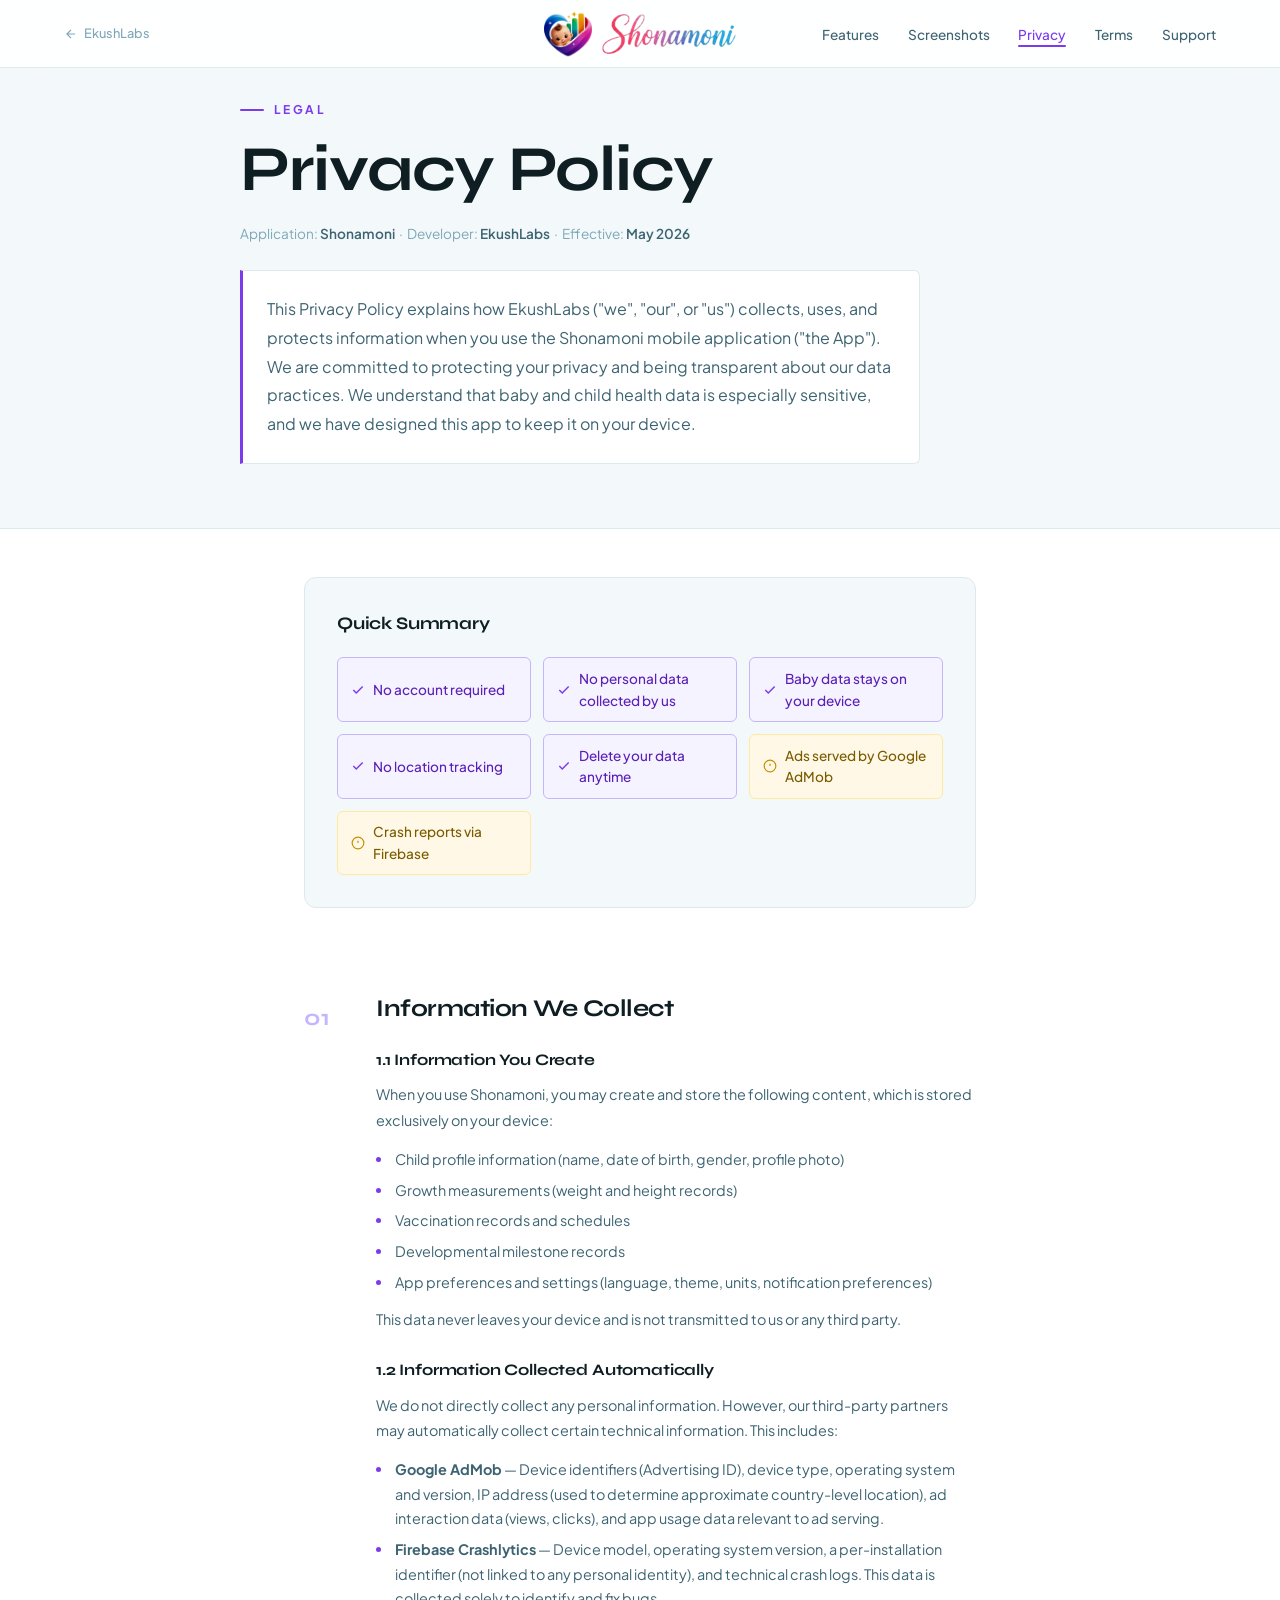
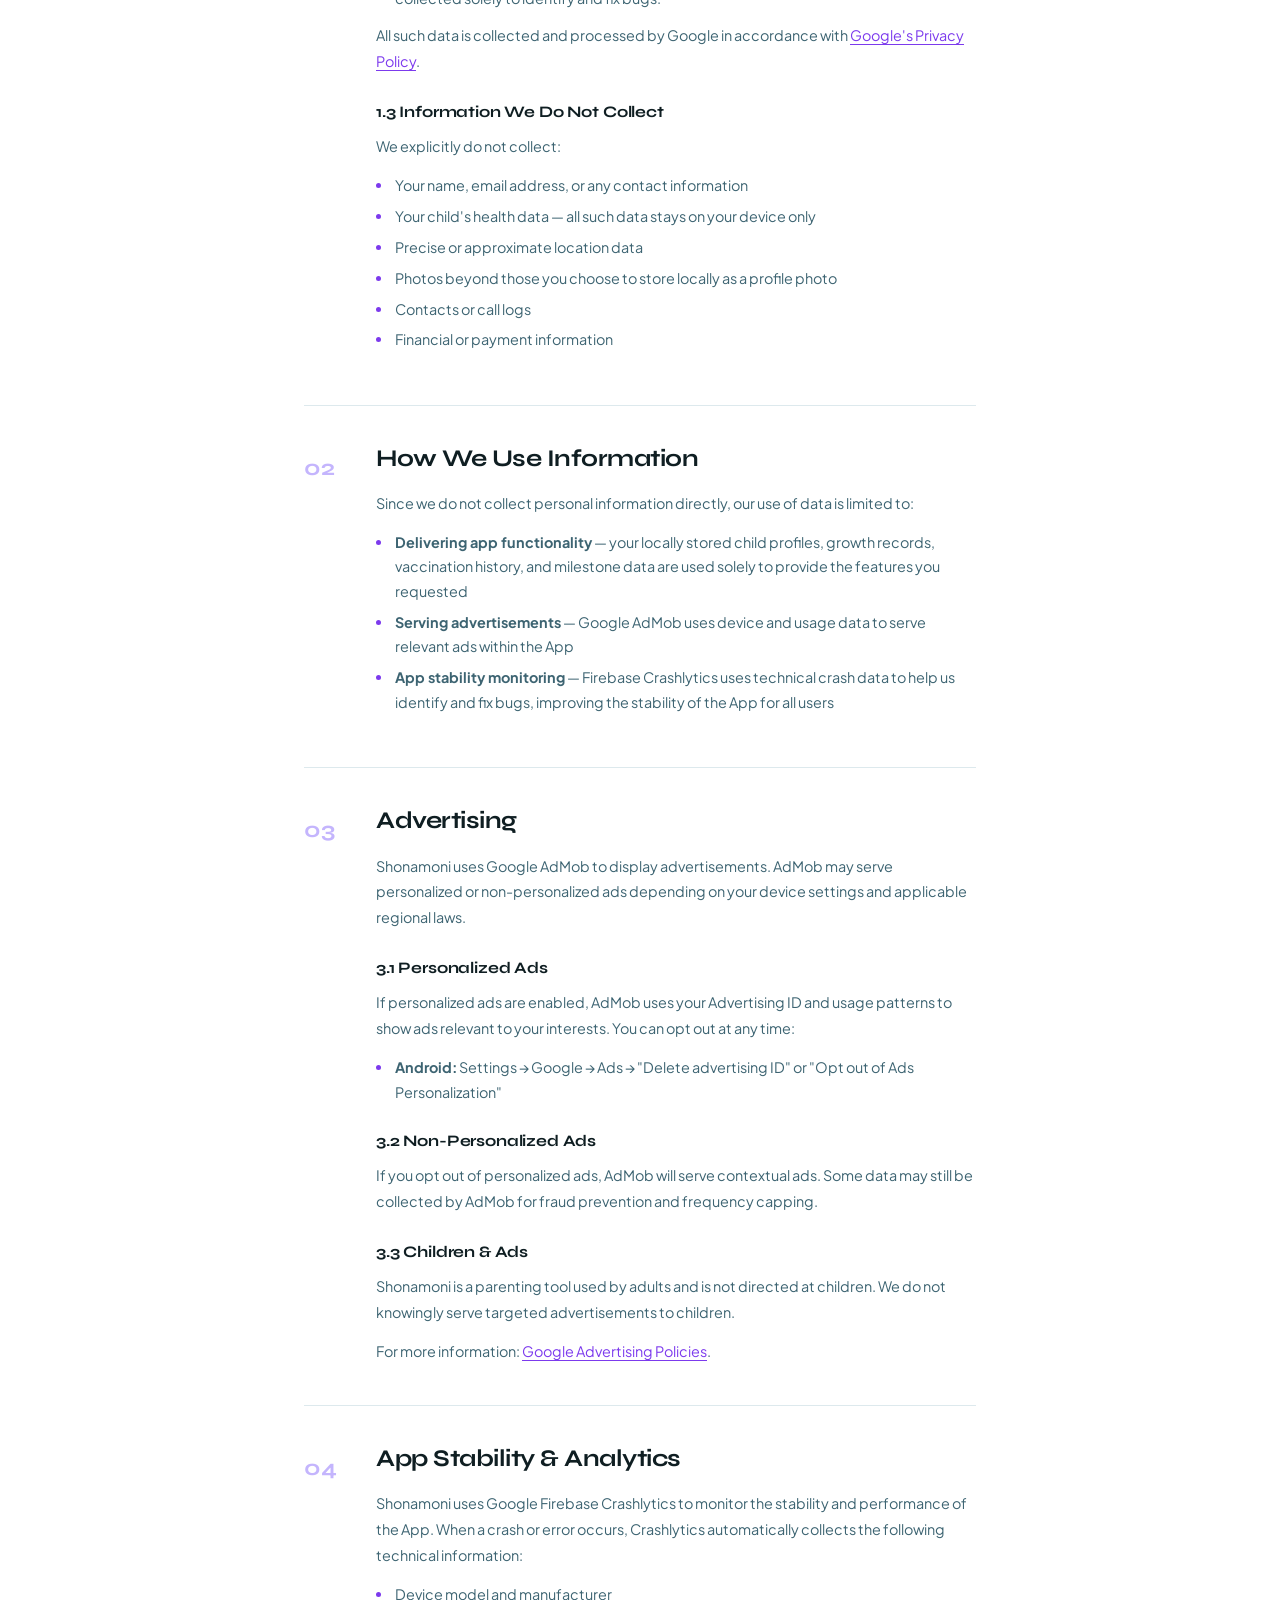
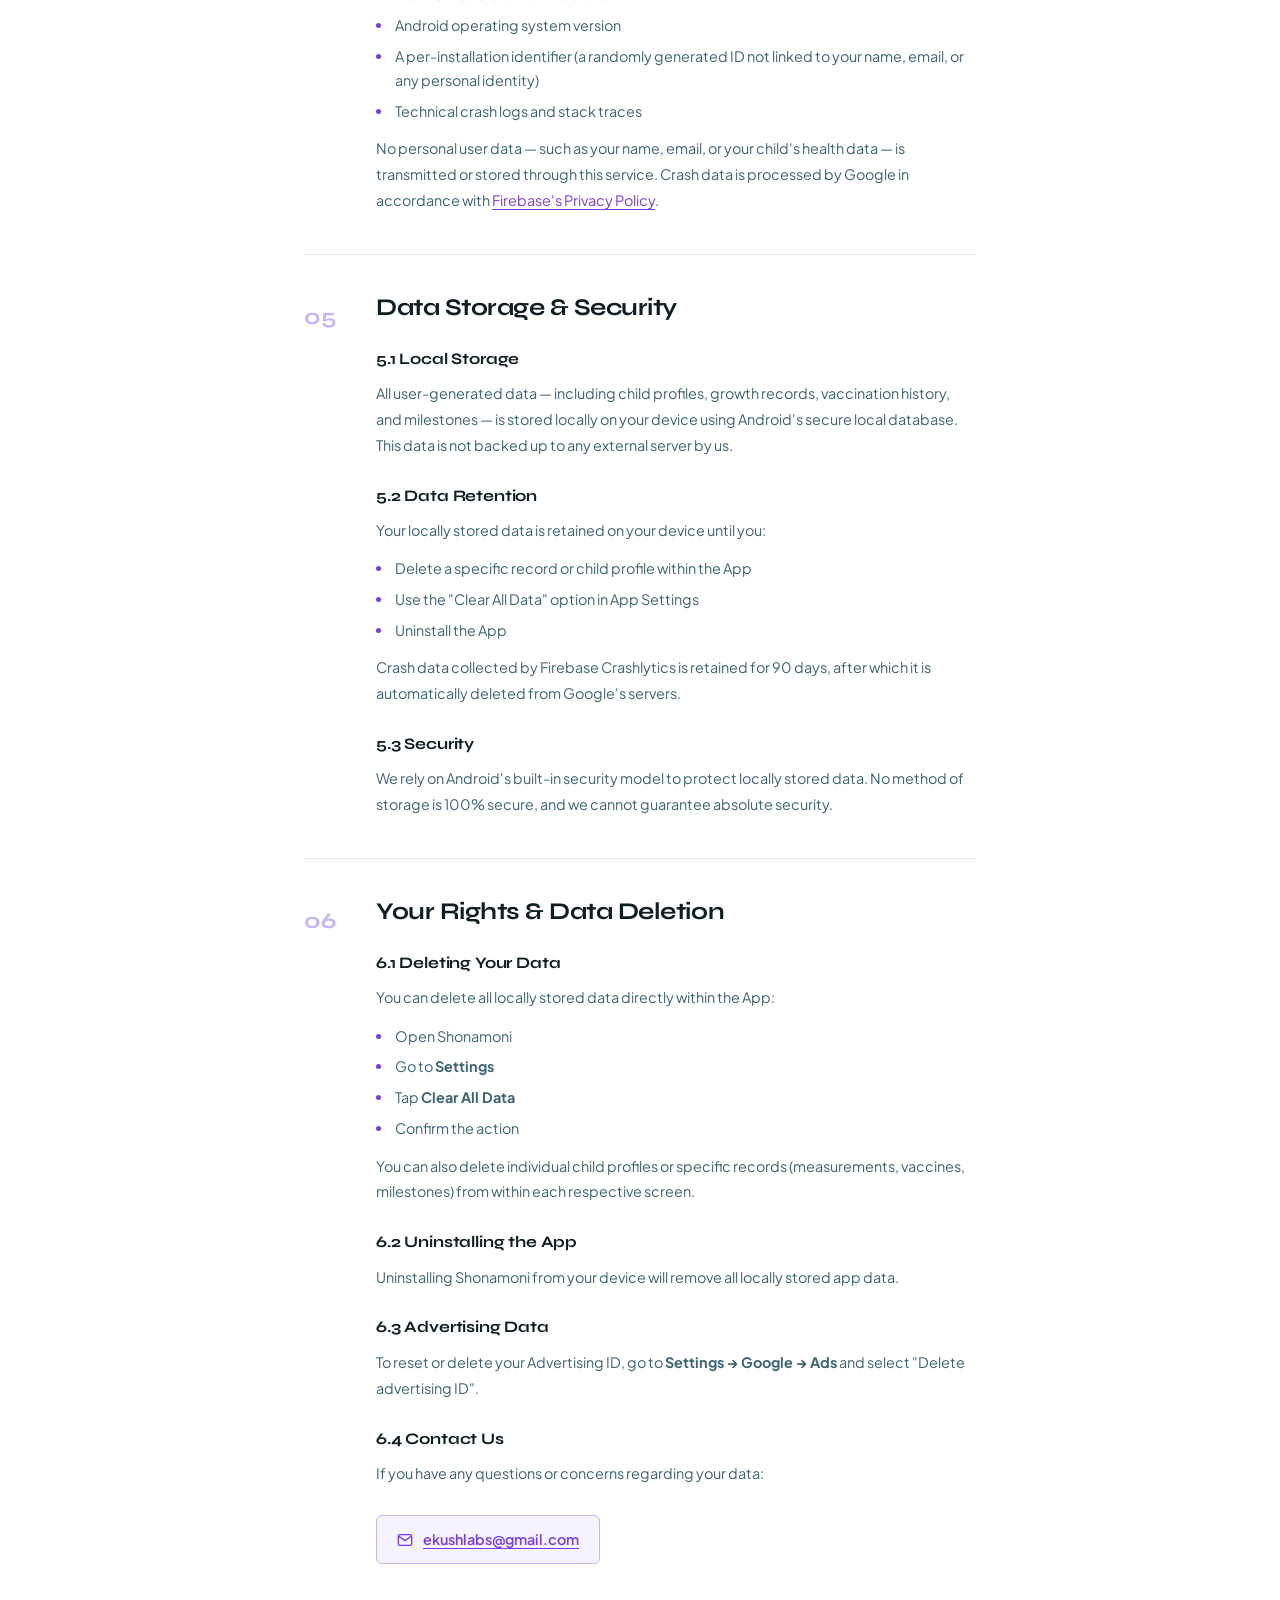
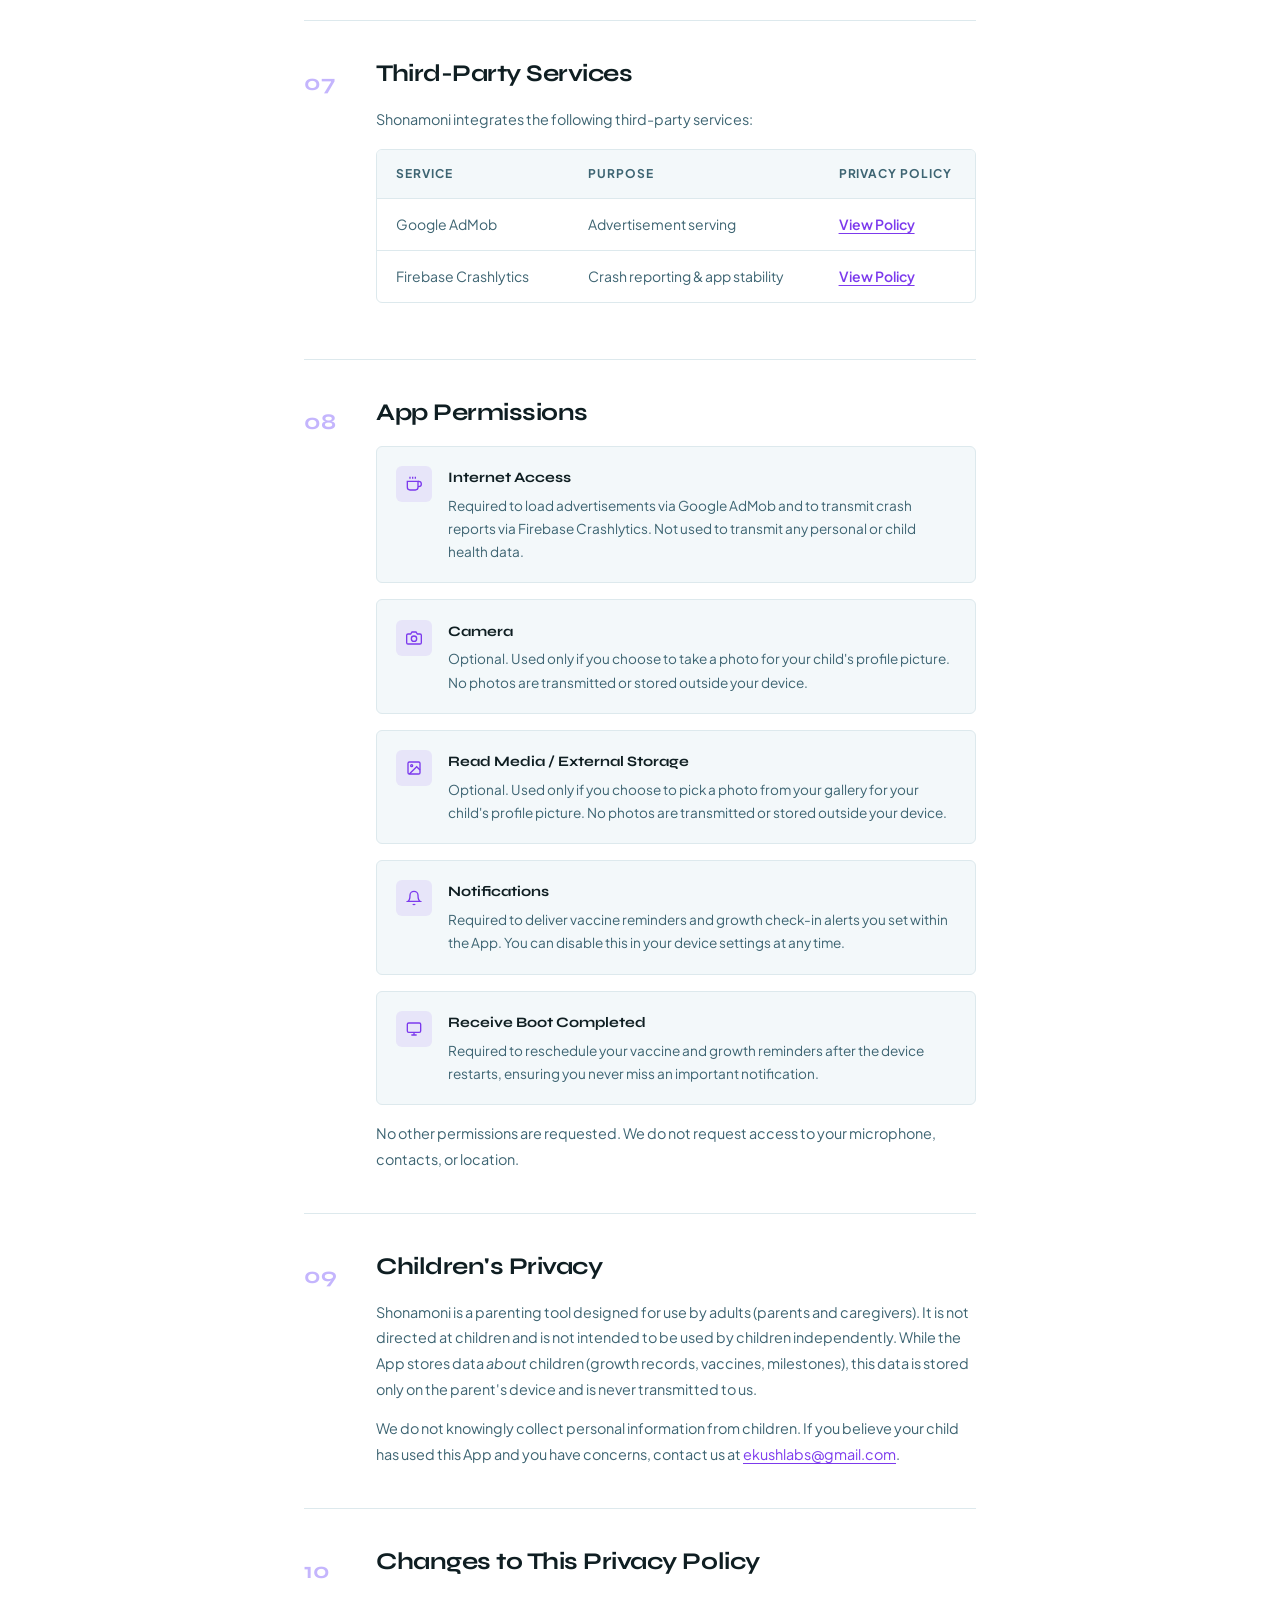
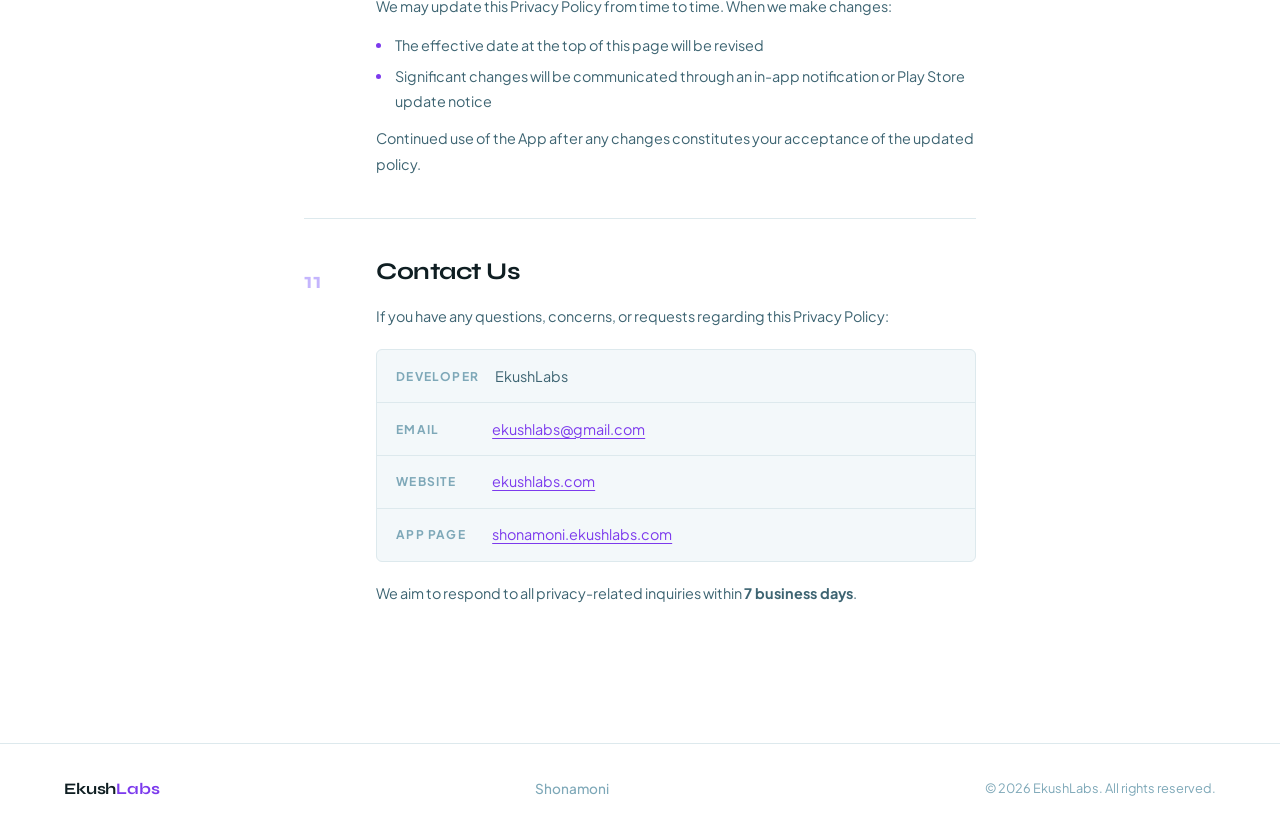
==== commit f8839822: "added logo" ====
--- a/privacy.html
+++ b/privacy.html
@@ -11,11 +11,11 @@
   <meta name="robots" content="index, follow" />
 
   <!-- ─── THEME COLOR ───────────────────────────────────────────── -->
-  <meta name="theme-color" content="#4A90A4" />
+  <meta name="theme-color" content="#7C3AED" />
 
   <!-- ─── FAVICON ──────────────────────────────────────────────── -->
-  <link rel="icon" type="image/png" href="assets/icon.png" />
-  <link rel="apple-touch-icon" href="assets/icon.png" />
+  <link rel="icon" type="image/png" href="assets/app_logo.png" />
+  <link rel="apple-touch-icon" href="assets/app_logo.png" />
 
   <!-- ─── FONTS ────────────────────────────────────────────────── -->
   <link rel="preconnect" href="https://fonts.googleapis.com" />
--- a/css/components.css
+++ b/css/components.css
@@ -25,7 +25,9 @@
   transition: box-shadow var(--transition);
 }
 
-#navbar.scrolled { box-shadow: var(--shadow-sm); }
+#navbar.scrolled {
+  box-shadow: var(--shadow-sm);
+}
 
 /* Back link */
 .nav-back {
@@ -41,9 +43,16 @@
   white-space: nowrap;
 }
 
-.nav-back svg { width: 14px; height: 14px; stroke: currentColor; flex-shrink: 0; }
+.nav-back svg {
+  width: 14px;
+  height: 14px;
+  stroke: currentColor;
+  flex-shrink: 0;
+}
 
-.nav-back:hover { color: var(--teal); }
+.nav-back:hover {
+  color: var(--teal);
+}
 
 /* Brand — center */
 .nav-brand {
@@ -52,29 +61,27 @@
   transform: translateX(-50%);
   display: flex;
   align-items: center;
-  gap: 8px;
+  gap: 10px;
   text-decoration: none;
 }
 
 .nav-logo {
-  width: 32px;
-  height: 32px;
+  height: 48px;
+  width: auto;
   object-fit: contain;
   flex-shrink: 0;
+}
+
+.nav-title-img {
+  height: 40px;
+  width: auto;
+  object-fit: contain;
 }
 
 .nav-name {
   display: flex;
   align-items: center;
-  gap: 4px;
-  font-family: var(--font-display);
-  font-size: 1.4rem;
-  font-weight: 700;
-  letter-spacing: 0.01em;
 }
-
-.nav-sona { color: var(--orange); }
-.nav-moni { color: var(--teal); }
 
 /* Nav links */
 .nav-links {
@@ -106,10 +113,14 @@
 }
 
 .nav-links a:hover,
-.nav-links a.active { color: var(--teal); }
+.nav-links a.active {
+  color: var(--teal);
+}
 
 .nav-links a:hover::after,
-.nav-links a.active::after { width: 100%; }
+.nav-links a.active::after {
+  width: 100%;
+}
 
 
 /* ─── 2. FOOTER ─────────────────────────────────────────────── */
@@ -134,7 +145,9 @@
   transition: opacity var(--transition);
 }
 
-.footer-brand:hover { opacity: 0.7; }
+.footer-brand:hover {
+  opacity: 0.7;
+}
 
 .footer-app {
   font-size: 0.85rem;
@@ -150,7 +163,9 @@
 
 /* ─── RESPONSIVE ────────────────────────────────────────────── */
 @media (max-width: 768px) {
-  .nav-links { display: none; }
+  .nav-links {
+    display: none;
+  }
 
   #footer {
     flex-direction: column;
@@ -158,5 +173,7 @@
     gap: 0.5rem;
   }
 
-  .footer-app { display: none; }
-}
+  .footer-app {
+    display: none;
+  }
+}
--- a/css/privacy.css
+++ b/css/privacy.css
@@ -16,11 +16,11 @@
 
 /* ─── 1. VARIABLES ──────────────────────────────────────────── */
 :root {
-  --teal:           #4A90A4;
-  --teal-dark:      #376C7D;
-  --teal-light:     #EAF4F7;
-  --teal-mid:       #C4DDE4;
-  --teal-dim:       rgba(74, 144, 164, 0.1);
+  --teal:           #7C3AED;
+  --teal-dark:      #5B21B6;
+  --teal-light:     #F5F3FF;
+  --teal-mid:       #C4B5FD;
+  --teal-dim:       rgba(124, 58, 237, 0.1);
   --orange:         #F4A261;
   --orange-dark:    #D4844B;
   --orange-light:   #FEF3EA;
@@ -40,8 +40,8 @@
   --radius-sm:      6px;
   --radius:         12px;
   --transition:     0.3s cubic-bezier(0.4, 0, 0.2, 1);
-  --shadow-sm:      0 2px 8px rgba(74, 144, 164, 0.08);
-  --shadow:         0 8px 32px rgba(74, 144, 164, 0.12);
+  --shadow-sm:      0 2px 8px rgba(124, 58, 237, 0.08);
+  --shadow:         0 8px 32px rgba(124, 58, 237, 0.12);
 }
 
 
